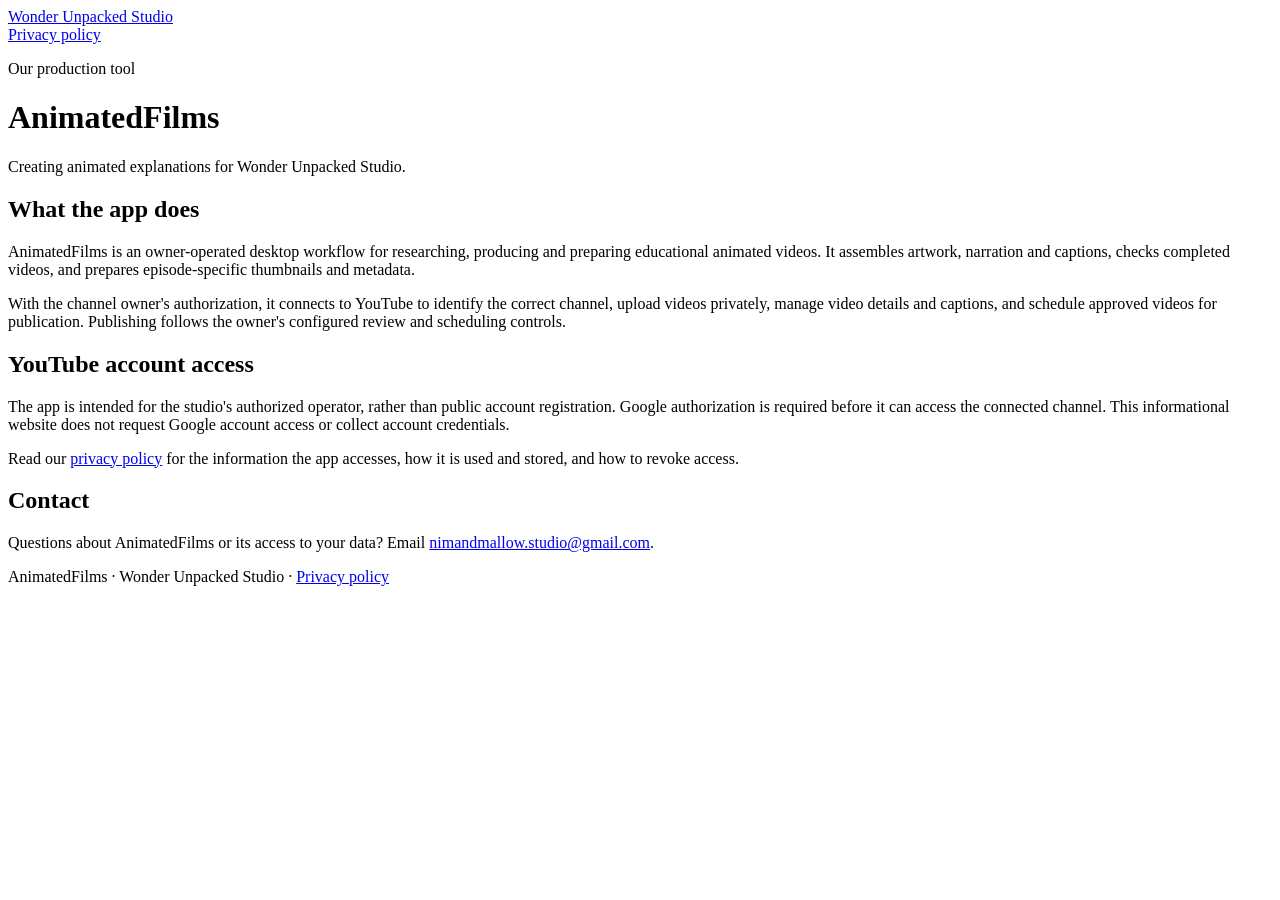
==== index.html @ 32311b1b "Initialize informational homepage" ====
<!doctype html>
<html lang="en">
<head>
  <meta charset="utf-8">
  <meta name="viewport" content="width=device-width, initial-scale=1">
  <meta name="description" content="AnimatedFilms is the owner-operated production and YouTube publishing tool for Wonder Unpacked Studio.">
  <title>AnimatedFilms | Wonder Unpacked Studio</title>
  <!-- Add only the real google-site-verification meta tag supplied by Search Console here. -->
  <link rel="stylesheet" href="styles.css">
</head>
<body>
  <header><a class="brand" href="./">Wonder Unpacked Studio</a><nav aria-label="Main"><a href="privacy.html">Privacy policy</a></nav></header>
  <main>
    <p class="eyebrow">Our production tool</p>
    <h1>AnimatedFilms</h1>
    <p class="lead">Creating animated explanations for Wonder Unpacked Studio.</p>
    <section aria-labelledby="about"><h2 id="about">What the app does</h2>
      <p>AnimatedFilms is an owner-operated desktop workflow for researching, producing and preparing educational animated videos. It assembles artwork, narration and captions, checks completed videos, and prepares episode-specific thumbnails and metadata.</p>
      <p>With the channel owner's authorization, it connects to YouTube to identify the correct channel, upload videos privately, manage video details and captions, and schedule approved videos for publication. Publishing follows the owner's configured review and scheduling controls.</p>
    </section>
    <section aria-labelledby="access"><h2 id="access">YouTube account access</h2>
      <p>The app is intended for the studio's authorized operator, rather than public account registration. Google authorization is required before it can access the connected channel. This informational website does not request Google account access or collect account credentials.</p>
      <p>Read our <a href="privacy.html">privacy policy</a> for the information the app accesses, how it is used and stored, and how to revoke access.</p>
    </section>
    <section aria-labelledby="contact"><h2 id="contact">Contact</h2><p>Questions about AnimatedFilms or its access to your data? Email <a href="mailto:nimandmallow.studio@gmail.com">nimandmallow.studio@gmail.com</a>.</p></section>
  </main>
  <footer>AnimatedFilms · Wonder Unpacked Studio · <a href="privacy.html">Privacy policy</a></footer>
</body>
</html>
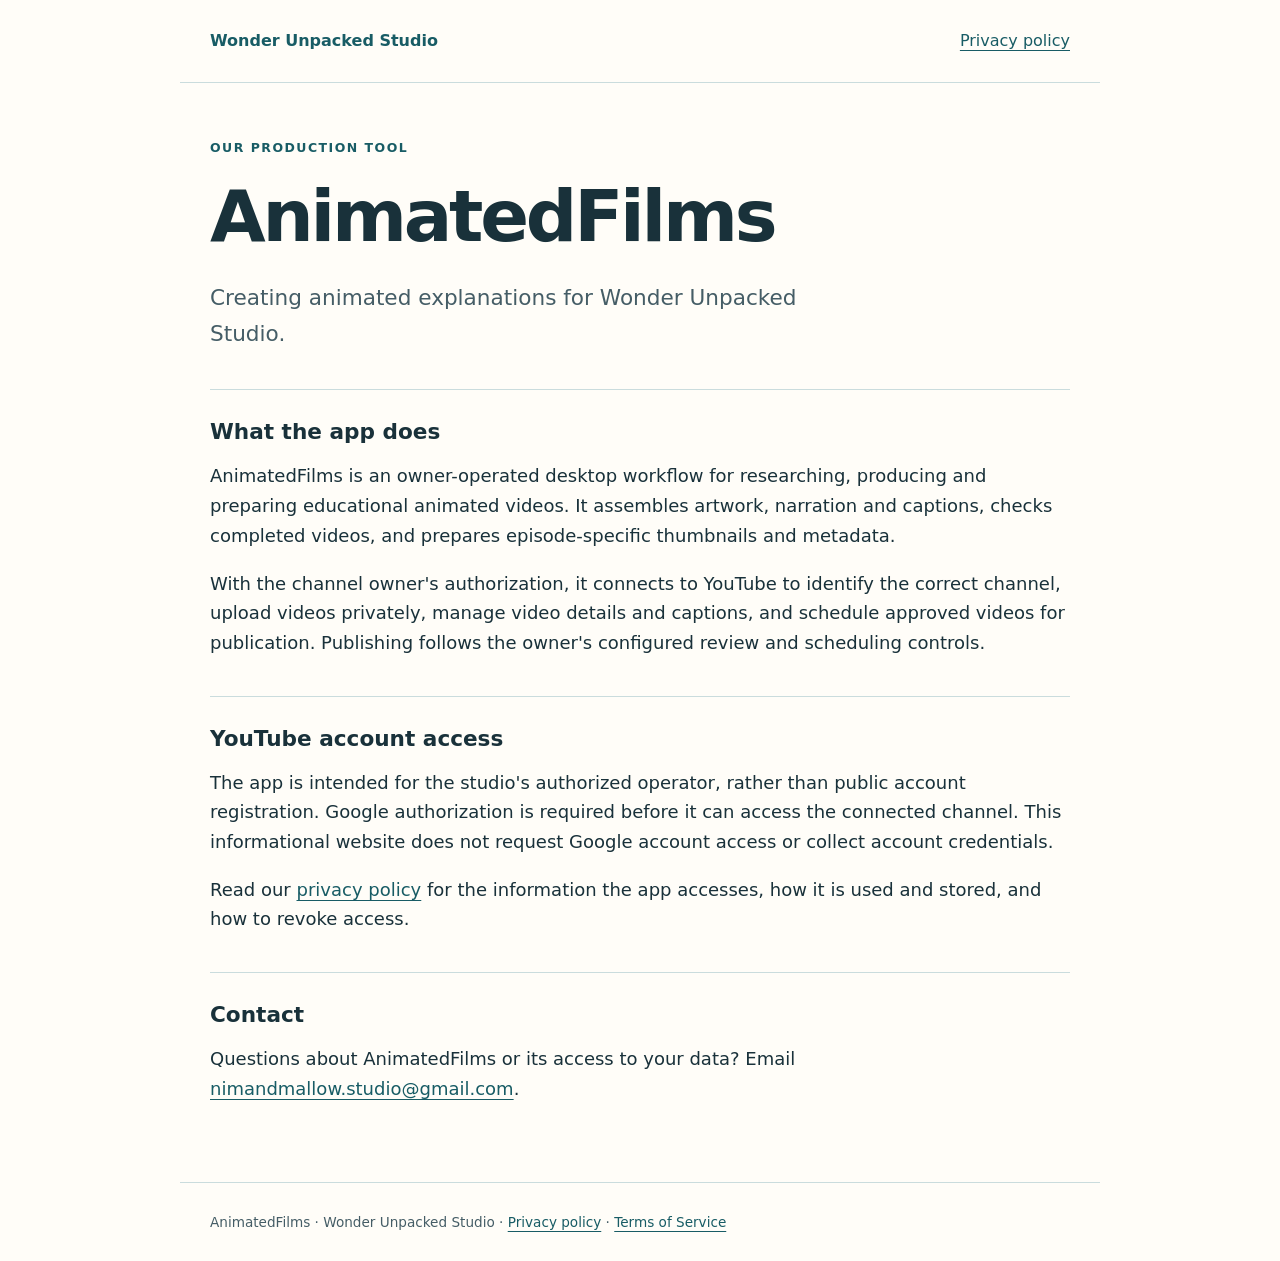
==== commit 00227388: "Add public AnimatedFilms Terms of Service and navigation" ====
--- a/index.html
+++ b/index.html
@@ -24,6 +24,6 @@
     </section>
     <section aria-labelledby="contact"><h2 id="contact">Contact</h2><p>Questions about AnimatedFilms or its access to your data? Email <a href="mailto:nimandmallow.studio@gmail.com">nimandmallow.studio@gmail.com</a>.</p></section>
   </main>
-  <footer>AnimatedFilms · Wonder Unpacked Studio · <a href="privacy.html">Privacy policy</a></footer>
+  <footer>AnimatedFilms · Wonder Unpacked Studio · <a href="privacy.html">Privacy policy</a> · <a href="terms.html">Terms of Service</a></footer>
 </body>
 </html>
--- a/styles.css
+++ b/styles.css
@@ -0,0 +1,19 @@
+:root{color-scheme:light;--ink:#19313a;--muted:#455d66;--line:#cadcdd;--paper:#fffdf8;--accent:#185c65}
+*{box-sizing:border-box}
+body{margin:0;background:var(--paper);color:var(--ink);font:18px/1.65 system-ui,-apple-system,"Segoe UI",sans-serif}
+header,main,footer{max-width:920px;margin:auto;padding:28px 30px}
+header{display:flex;align-items:center;justify-content:space-between;gap:20px;border-bottom:1px solid var(--line);font-size:16px}
+.brand{font-weight:750;text-decoration:none}
+a{color:var(--accent);text-underline-offset:4px;overflow-wrap:anywhere}
+a:hover{text-decoration-thickness:2px}
+a:focus-visible{outline:3px solid var(--accent);outline-offset:5px}
+main{padding-top:55px;padding-bottom:60px}
+h1{font-size:clamp(2.4rem,7vw,4.5rem);line-height:1.1;letter-spacing:-.045em;margin:10px 0 24px}
+h2{font-size:1.35rem;line-height:1.3;margin:0 0 15px}
+p{margin:0 0 18px}
+.eyebrow{text-transform:uppercase;letter-spacing:.12em;font-size:.78rem;font-weight:750;color:var(--accent)}
+.lead{font-size:1.35rem;max-width:650px;color:var(--muted)}
+.updated{font-size:.9rem;color:var(--muted)}
+section{margin-top:38px;padding-top:28px;border-top:1px solid var(--line)}
+footer{border-top:1px solid var(--line);font-size:.85rem;color:var(--muted)}
+@media(max-width:540px){header,main,footer{padding-left:22px;padding-right:22px}header{align-items:flex-start;flex-direction:column;gap:10px}main{padding-top:36px}body{font-size:17px}}
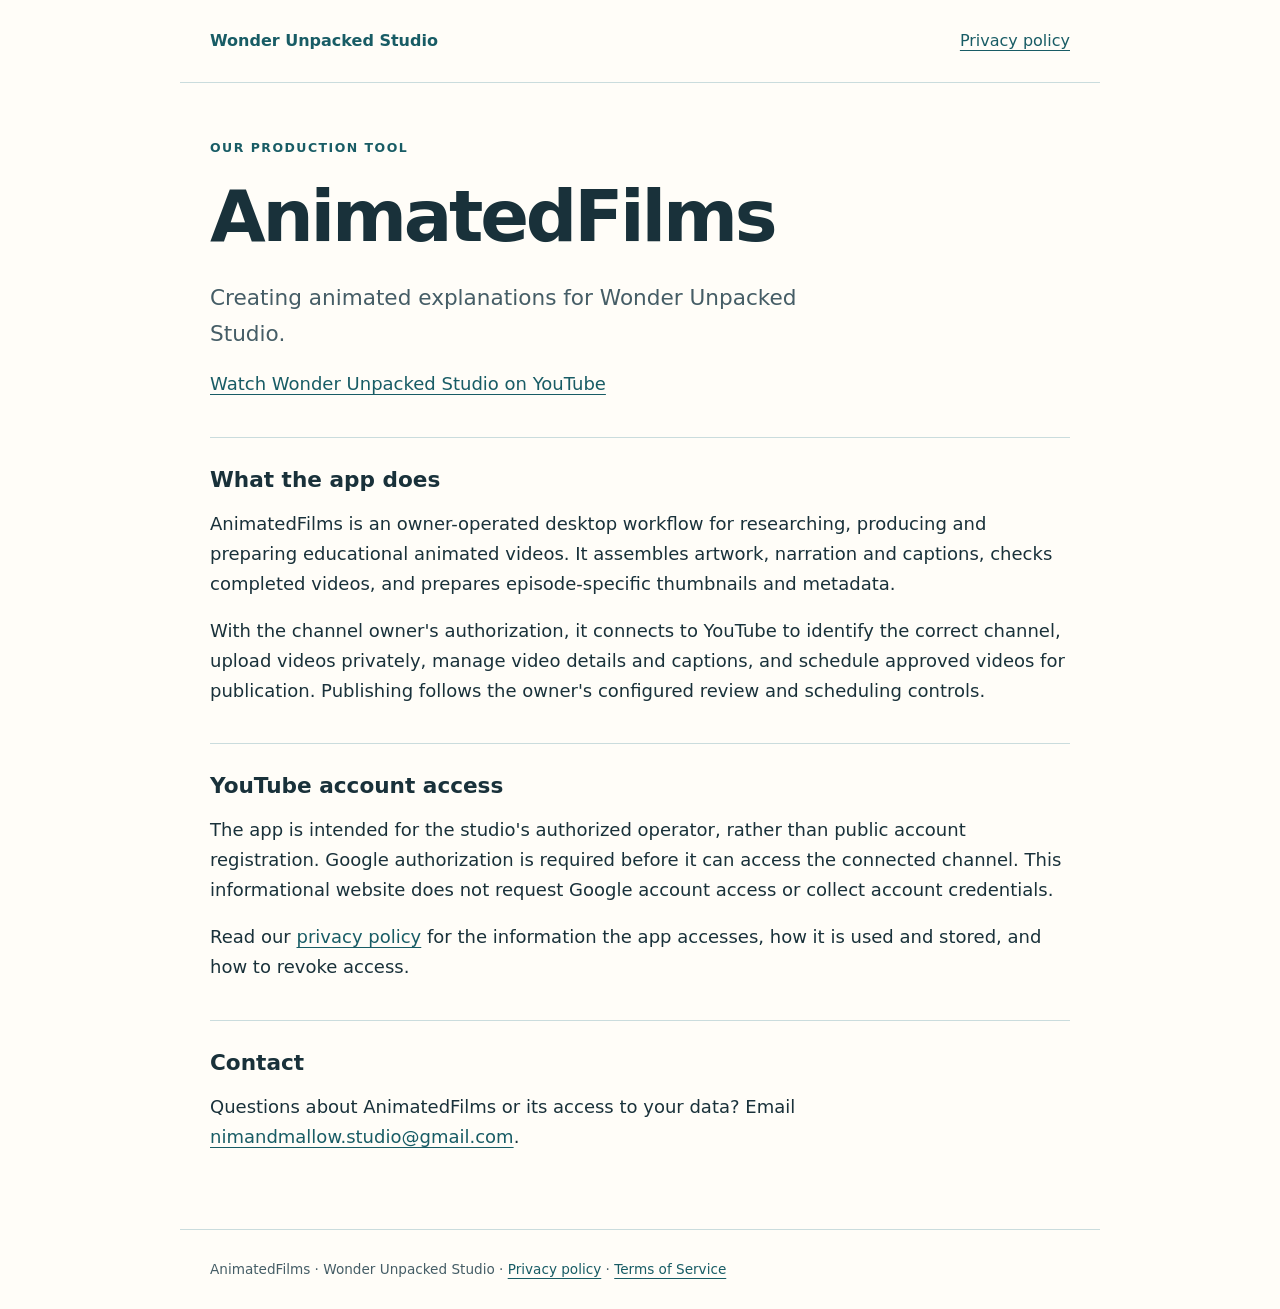
==== commit 069168b8: "Add the studio YouTube channel link to the app homepage" ====
--- a/index.html
+++ b/index.html
@@ -5,7 +5,7 @@
   <meta name="viewport" content="width=device-width, initial-scale=1">
   <meta name="description" content="AnimatedFilms is the owner-operated production and YouTube publishing tool for Wonder Unpacked Studio.">
   <title>AnimatedFilms | Wonder Unpacked Studio</title>
-  <!-- Add only the real google-site-verification meta tag supplied by Search Console here. -->
+  <meta name="google-site-verification" content="scfeGj7V_jiBT5llJP6jB5kS6LHQ4vNzjOL9-F2knAk" />
   <link rel="stylesheet" href="styles.css">
 </head>
 <body>
@@ -14,6 +14,7 @@
     <p class="eyebrow">Our production tool</p>
     <h1>AnimatedFilms</h1>
     <p class="lead">Creating animated explanations for Wonder Unpacked Studio.</p>
+    <p><a href="https://www.youtube.com/channel/UCvtK8NKBKQVSo_1a8SSViWw">Watch Wonder Unpacked Studio on YouTube</a></p>
     <section aria-labelledby="about"><h2 id="about">What the app does</h2>
       <p>AnimatedFilms is an owner-operated desktop workflow for researching, producing and preparing educational animated videos. It assembles artwork, narration and captions, checks completed videos, and prepares episode-specific thumbnails and metadata.</p>
       <p>With the channel owner's authorization, it connects to YouTube to identify the correct channel, upload videos privately, manage video details and captions, and schedule approved videos for publication. Publishing follows the owner's configured review and scheduling controls.</p>
